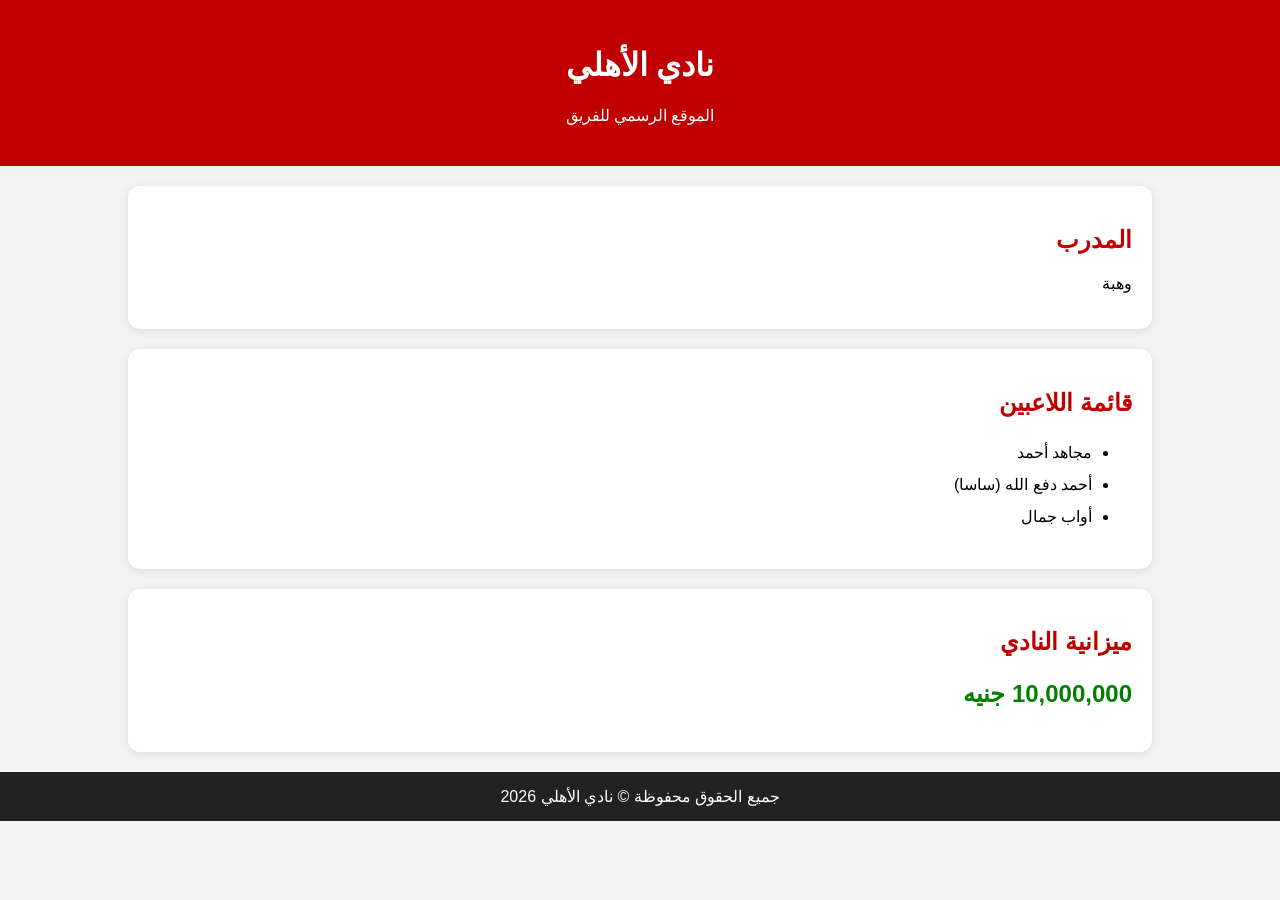
==== index.html @ 3dc933ef "Add files via upload" ====
<!DOCTYPE html>
<html lang="ar" dir="rtl">
<head>
<meta charset="UTF-8">
<meta name="viewport" content="width=device-width, initial-scale=1.0">
<title>نادي الأهلي</title>

<style>
    body{
        font-family: Tahoma, Arial, sans-serif;
        background:#f4f4f4;
        margin:0;
        padding:0;
    }

    header{
        background:#c00000;
        color:white;
        text-align:center;
        padding:25px
    }

    .container{
        width:80%;
        margin:20px auto;
    }

    .card{
        background:white;
        padding:20px;
        margin-bottom:20px;
        border-radius:12px;
        box-shadow:0 2px 10px rgba(0,0,0,0.1);
    }

    h2{
        color:#c00000;
    }

    ul{
        line-height:2;
    }

    .budget{
        font-size:24px;
        font-weight:bold;
        color:green;
    }

    footer{
        text-align:center;
        background:#222;
        color:white;
        padding:15px;
    }
</style>
</head>
<body>

<header>
    <h1>نادي الأهلي</h1>
    <p>الموقع الرسمي للفريق</p>
</header>

<div class="container">

    <div class="card">
        <h2>المدرب</h2>
        <p>وهبة</p>
    </div>

    <div class="card">
        <h2>قائمة اللاعبين</h2>
        <ul>
            <li>مجاهد أحمد</li>
            <li>أحمد دفع الله (ساسا)</li>
            <li>أواب جمال</li>
        </ul>
    </div>

    <div class="card">
        <h2>ميزانية النادي</h2>
        <p class="budget">10,000,000 جنيه</p>
    </div>

</div>

<footer>
    جميع الحقوق محفوظة © نادي الأهلي 2026
</footer>

</body>
</html>
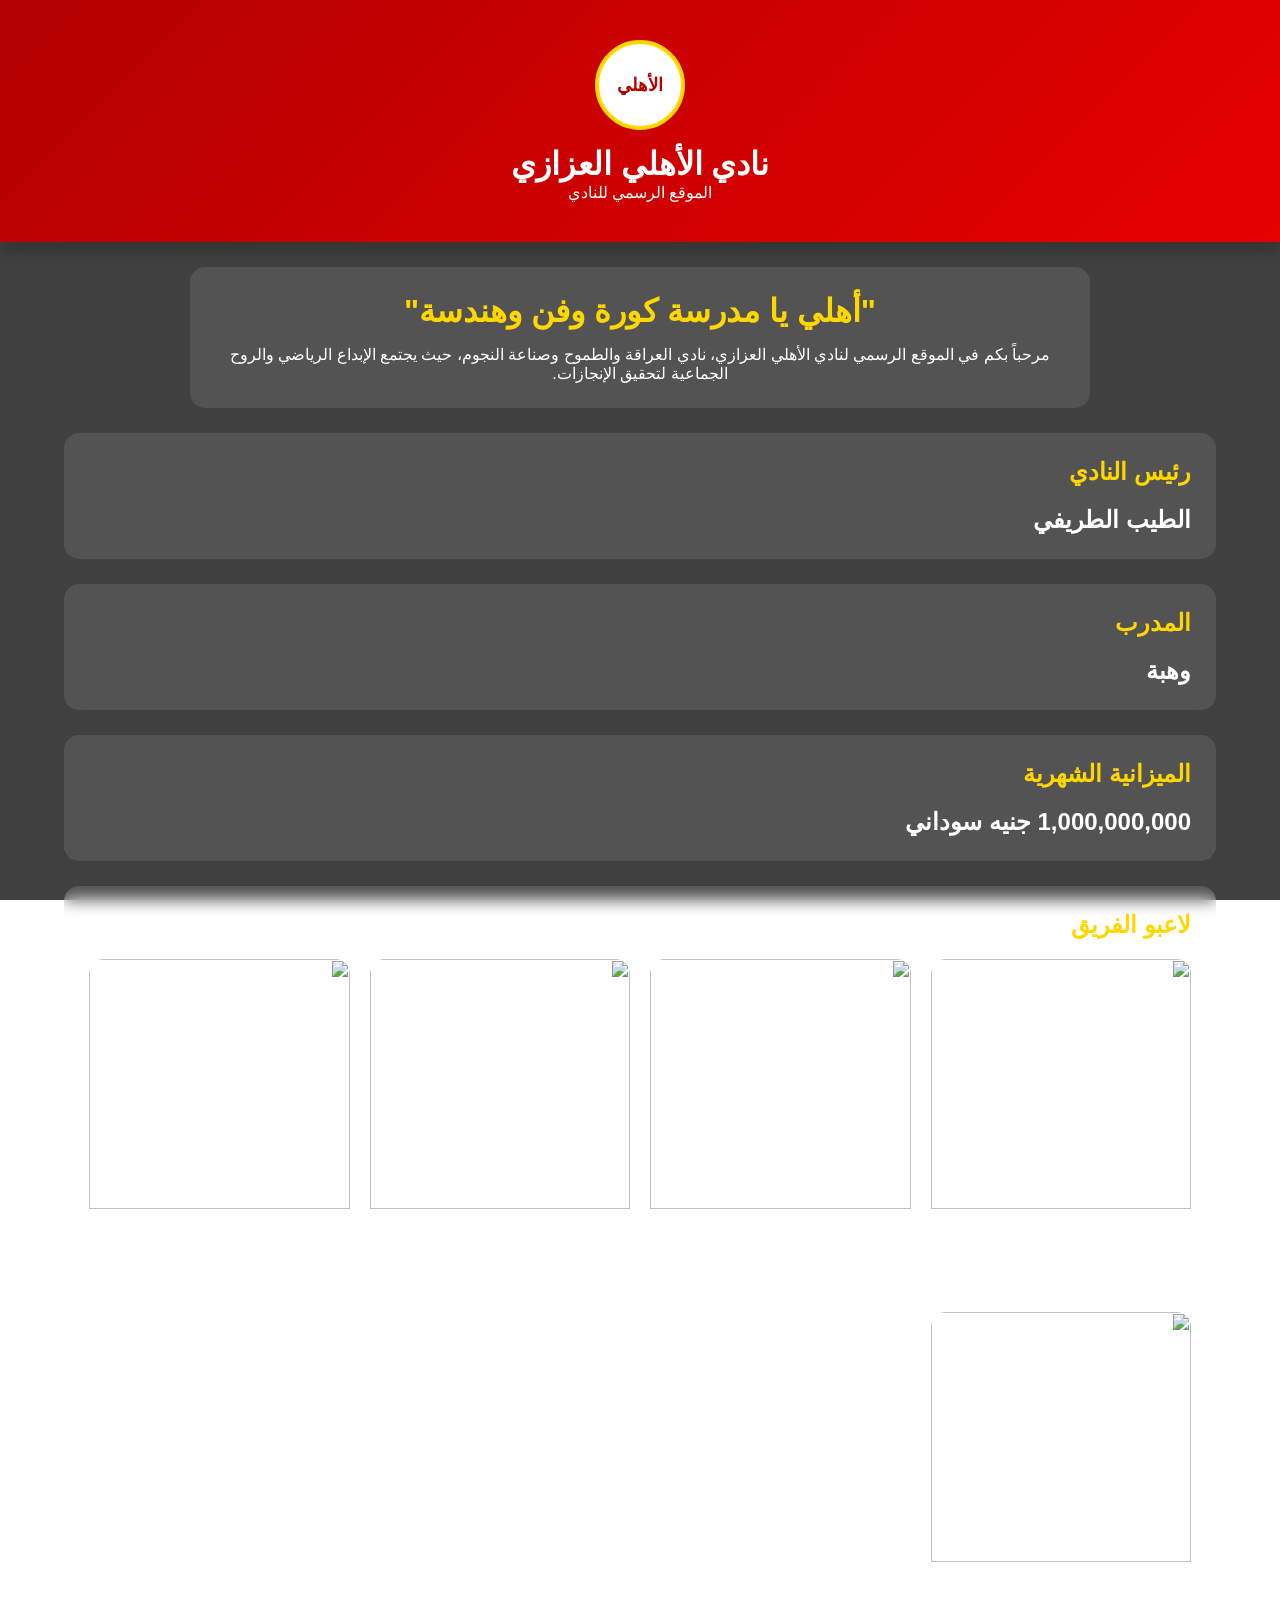
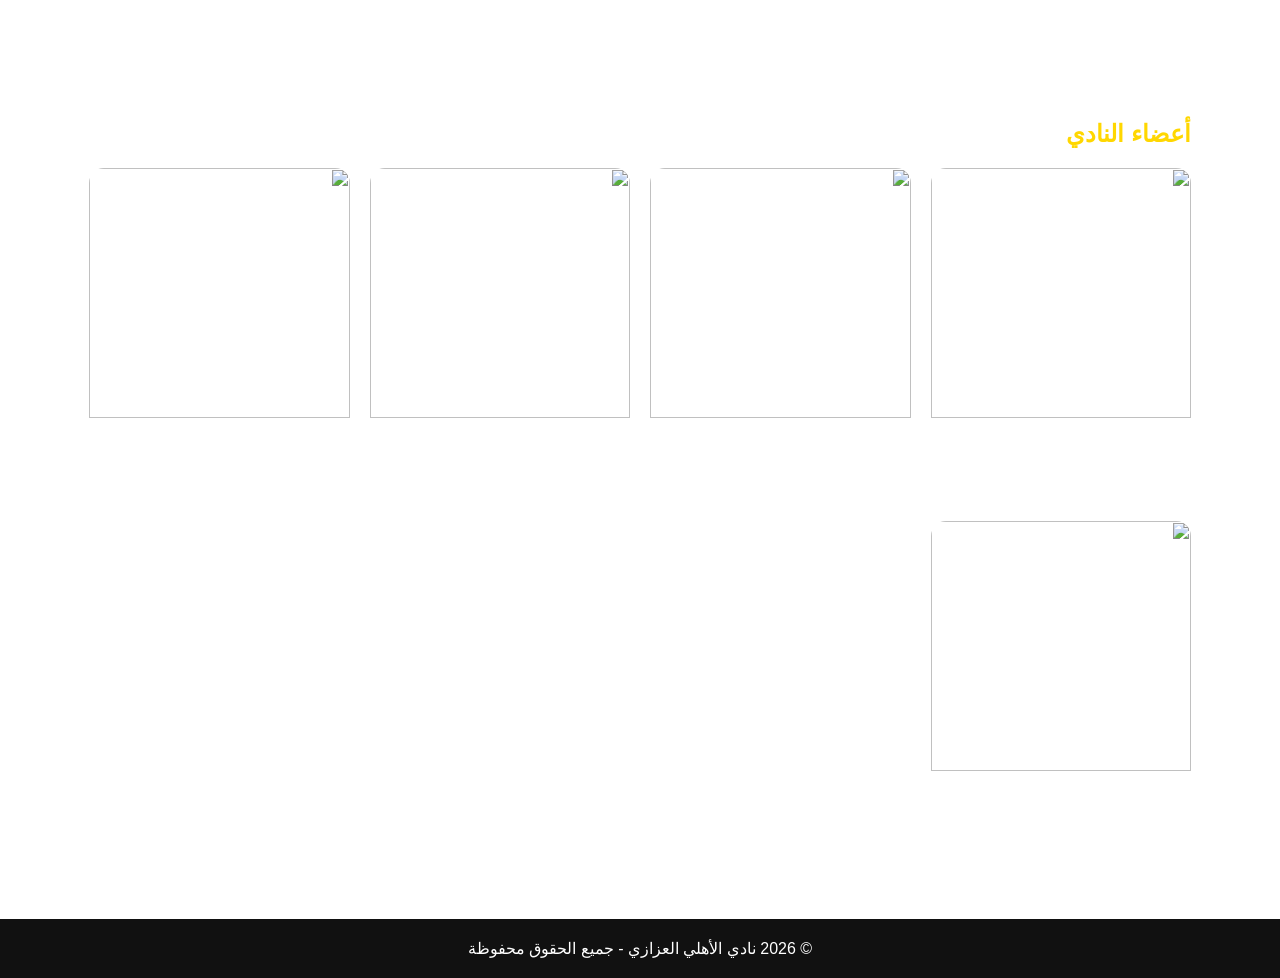
==== commit 4fd82128: "Revamp index.html with new design and content Updated the club name and enhanced the website layout " ====
--- a/index.html
+++ b/index.html
@@ -3,91 +3,270 @@
 <head>
 <meta charset="UTF-8">
 <meta name="viewport" content="width=device-width, initial-scale=1.0">
-<title>نادي الأهلي</title>
+<title>نادي الأهلي العزازي</title>
 
 <style>
-    body{
-        font-family: Tahoma, Arial, sans-serif;
-        background:#f4f4f4;
-        margin:0;
-        padding:0;
-    }
-
-    header{
-        background:#c00000;
-        color:white;
-        text-align:center;
-        padding:25px
-    }
-
-    .container{
-        width:80%;
-        margin:20px auto;
-    }
-
-    .card{
-        background:white;
-        padding:20px;
-        margin-bottom:20px;
-        border-radius:12px;
-        box-shadow:0 2px 10px rgba(0,0,0,0.1);
-    }
-
-    h2{
-        color:#c00000;
-    }
-
-    ul{
-        line-height:2;
-    }
-
-    .budget{
-        font-size:24px;
-        font-weight:bold;
-        color:green;
-    }
-
-    footer{
-        text-align:center;
-        background:#222;
-        color:white;
-        padding:15px;
-    }
+*{
+    margin:0;
+    padding:0;
+    box-sizing:border-box;
+    font-family:Tahoma, Arial, sans-serif;
+}
+
+body{
+    background:
+    linear-gradient(rgba(0,0,0,.75), rgba(0,0,0,.75)),
+    url('https://images.unsplash.com/photo-1517466787929-bc90951d0974');
+    background-size:cover;
+    background-position:center;
+    background-attachment:fixed;
+    color:white;
+}
+
+header{
+    text-align:center;
+    padding:40px 20px;
+    background:linear-gradient(135deg,#b30000,#e60000);
+    box-shadow:0 5px 20px rgba(0,0,0,.3);
+}
+
+.logo{
+    width:90px;
+    height:90px;
+    margin:auto;
+    border-radius:50%;
+    background:white;
+    color:#b30000;
+    display:flex;
+    align-items:center;
+    justify-content:center;
+    font-weight:bold;
+    font-size:18px;
+    margin-bottom:15px;
+    border:4px solid gold;
+}
+
+.welcome{
+    max-width:900px;
+    margin:25px auto;
+    text-align:center;
+    padding:25px;
+    background:rgba(255,255,255,.1);
+    border-radius:15px;
+    backdrop-filter:blur(8px);
+}
+
+.welcome h2{
+    color:gold;
+    margin-bottom:15px;
+    font-size:32px;
+}
+
+.container{
+    width:90%;
+    max-width:1300px;
+    margin:auto;
+}
+
+.section{
+    margin:25px 0;
+    padding:25px;
+    background:rgba(255,255,255,.1);
+    border-radius:15px;
+    backdrop-filter:blur(8px);
+}
+
+.section h2{
+    color:gold;
+    margin-bottom:20px;
+}
+
+.info{
+    font-size:24px;
+    font-weight:bold;
+}
+
+.cards{
+    display:grid;
+    grid-template-columns:repeat(auto-fit,minmax(220px,1fr));
+    gap:20px;
+}
+
+.card{
+    background:rgba(255,255,255,.12);
+    border-radius:15px;
+    overflow:hidden;
+    transition:.3s;
+}
+
+.card:hover{
+    transform:translateY(-8px);
+}
+
+.card img{
+    width:100%;
+    height:250px;
+    object-fit:cover;
+}
+
+.card-content{
+    padding:15px;
+    text-align:center;
+}
+
+.card-content h3{
+    margin-bottom:8px;
+}
+
+footer{
+    margin-top:40px;
+    text-align:center;
+    background:#111;
+    padding:20px;
+}
 </style>
 </head>
+
 <body>
 
 <header>
-    <h1>نادي الأهلي</h1>
-    <p>الموقع الرسمي للفريق</p>
+
+    <div class="logo">
+        الأهلي
+    </div>
+
+    <h1>نادي الأهلي العزازي</h1>
+    <p>الموقع الرسمي للنادي</p>
+
 </header>
 
+<div class="welcome">
+    <h2>"أهلي يا مدرسة كورة وفن وهندسة"</h2>
+    <p>
+        مرحباً بكم في الموقع الرسمي لنادي الأهلي العزازي،
+        نادي العراقة والطموح وصناعة النجوم، حيث يجتمع الإبداع
+        الرياضي والروح الجماعية لتحقيق الإنجازات.
+    </p>
+</div>
+
 <div class="container">
 
-    <div class="card">
+    <div class="section">
+        <h2>رئيس النادي</h2>
+        <div class="info">الطيب الطريفي</div>
+    </div>
+
+    <div class="section">
         <h2>المدرب</h2>
-        <p>وهبة</p>
-    </div>
-
-    <div class="card">
-        <h2>قائمة اللاعبين</h2>
-        <ul>
-            <li>مجاهد أحمد</li>
-            <li>أحمد دفع الله (ساسا)</li>
-            <li>أواب جمال</li>
-        </ul>
-    </div>
-
-    <div class="card">
-        <h2>ميزانية النادي</h2>
-        <p class="budget">10,000,000 جنيه</p>
+        <div class="info">وهبة</div>
+    </div>
+
+    <div class="section">
+        <h2>الميزانية الشهرية</h2>
+        <div class="info">1,000,000,000 جنيه سوداني</div>
+    </div>
+
+    <div class="section">
+        <h2>لاعبو الفريق</h2>
+
+        <div class="cards">
+
+            <div class="card">
+                <img src="images/mujahid.jpg">
+                <div class="card-content">
+                    <h3>مجاهد أحمد</h3>
+                    <p>لاعب الفريق</p>
+                </div>
+            </div>
+
+            <div class="card">
+                <img src="images/sasa.jpg">
+                <div class="card-content">
+                    <h3>أحمد دفع الله (ساسا)</h3>
+                    <p>لاعب الفريق</p>
+                </div>
+            </div>
+
+            <div class="card">
+                <img src="images/awab-jamal.jpg">
+                <div class="card-content">
+                    <h3>أواب جمال</h3>
+                    <p>لاعب الفريق</p>
+                </div>
+            </div>
+
+            <div class="card">
+                <img src="images/awab-sheikh.jpg">
+                <div class="card-content">
+                    <h3>أواب الشيخ</h3>
+                    <p>لاعب الفريق</p>
+                </div>
+            </div>
+
+            <div class="card">
+                <img src="images/badri.jpg">
+                <div class="card-content">
+                    <h3>بدري شمس المعارف</h3>
+                    <p>لاعب الفريق</p>
+                </div>
+            </div>
+
+        </div>
+    </div>
+
+    <div class="section">
+        <h2>أعضاء النادي</h2>
+
+        <div class="cards">
+
+            <div class="card">
+                <img src="images/ahmed-hazina.jpg">
+                <div class="card-content">
+                    <h3>أحمد محمد حزينة</h3>
+                    <p>عضو النادي</p>
+                </div>
+            </div>
+
+            <div class="card">
+                <img src="images/yousif.jpg">
+                <div class="card-content">
+                    <h3>يوسف سلامة</h3>
+                    <p>عضو النادي</p>
+                </div>
+            </div>
+
+            <div class="card">
+                <img src="images/osama.jpg">
+                <div class="card-content">
+                    <h3>أسامة دقاش</h3>
+                    <p>عضو النادي</p>
+                </div>
+            </div>
+
+            <div class="card">
+                <img src="images/hossam.jpg">
+                <div class="card-content">
+                    <h3>حسام البلولة</h3>
+                    <p>عضو النادي</p>
+                </div>
+            </div>
+
+            <div class="card">
+                <img src="images/abdelrahim.jpg">
+                <div class="card-content">
+                    <h3>عبد الرحيم عطا المولى</h3>
+                    <p>عضو النادي</p>
+                </div>
+            </div>
+
+        </div>
     </div>
 
 </div>
 
 <footer>
-    جميع الحقوق محفوظة © نادي الأهلي 2026
+    © 2026 نادي الأهلي العزازي - جميع الحقوق محفوظة
 </footer>
 
 </body>
-</html>+</html>
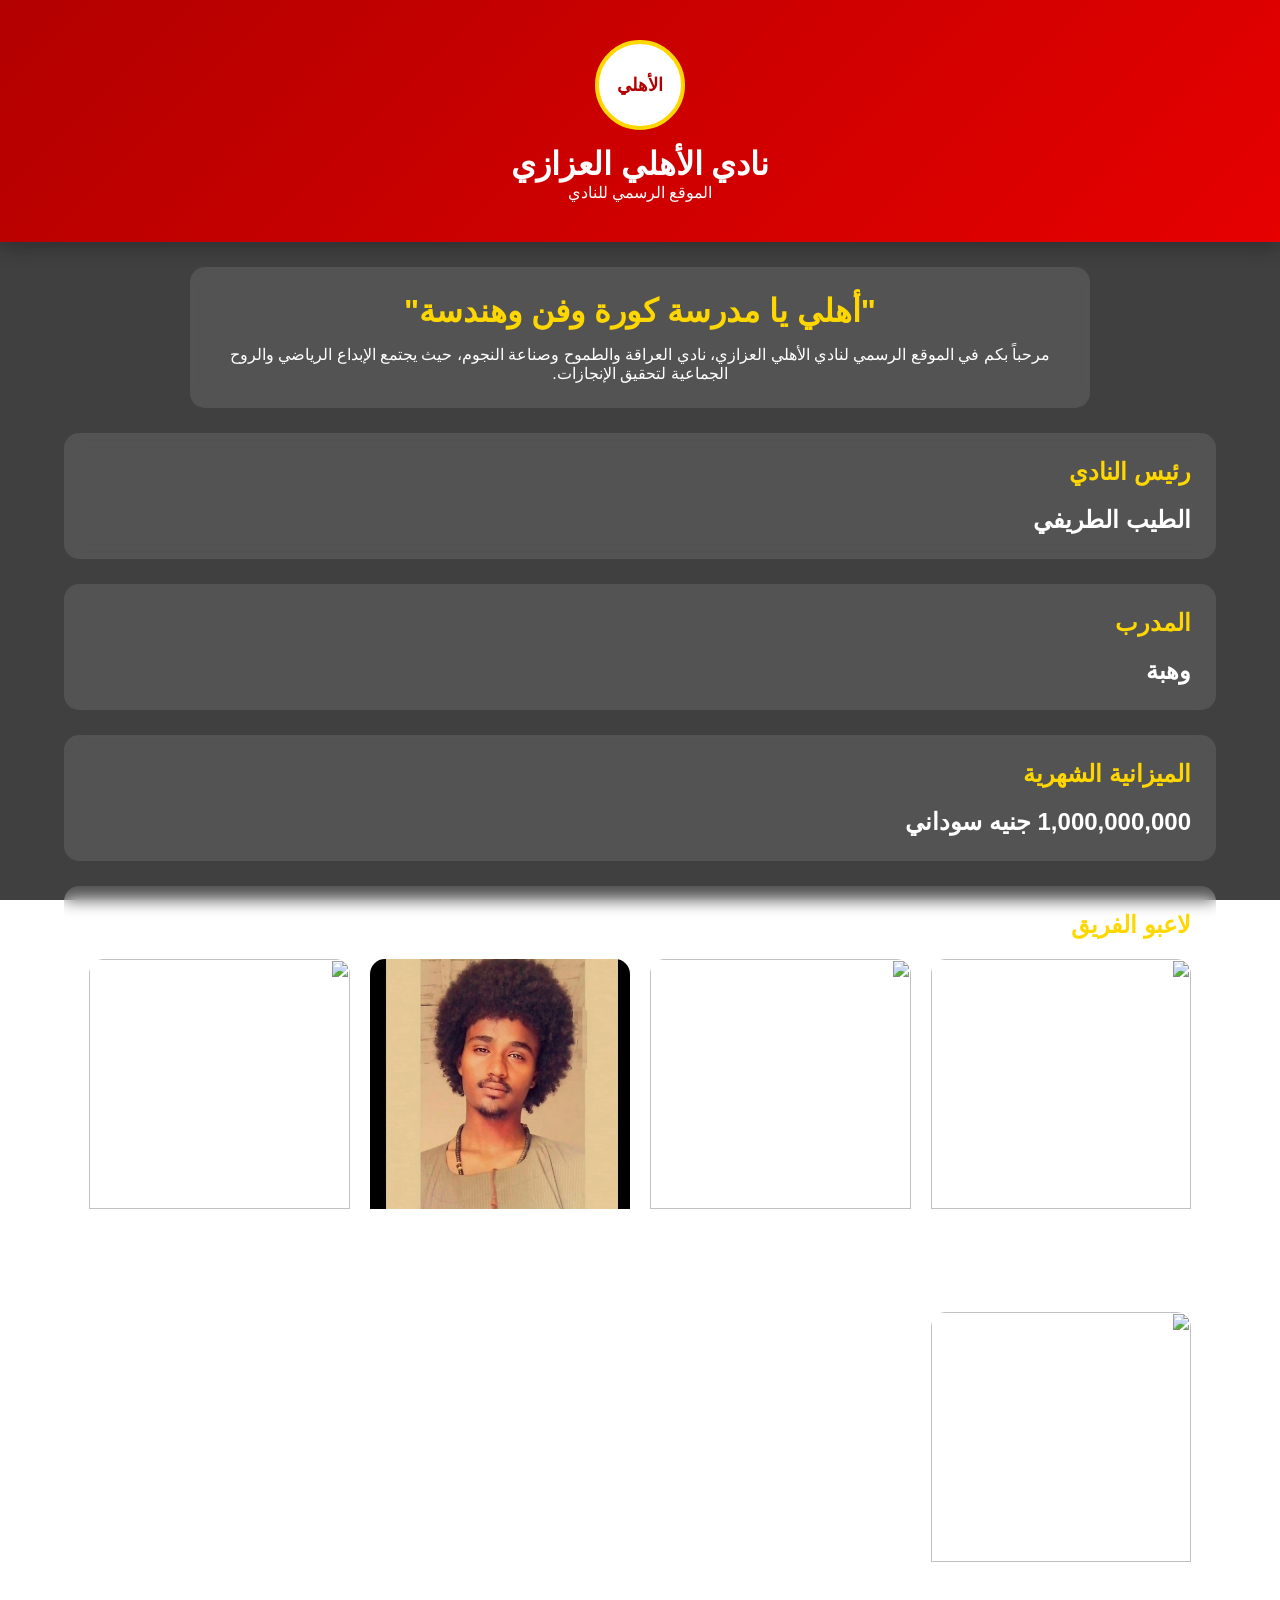
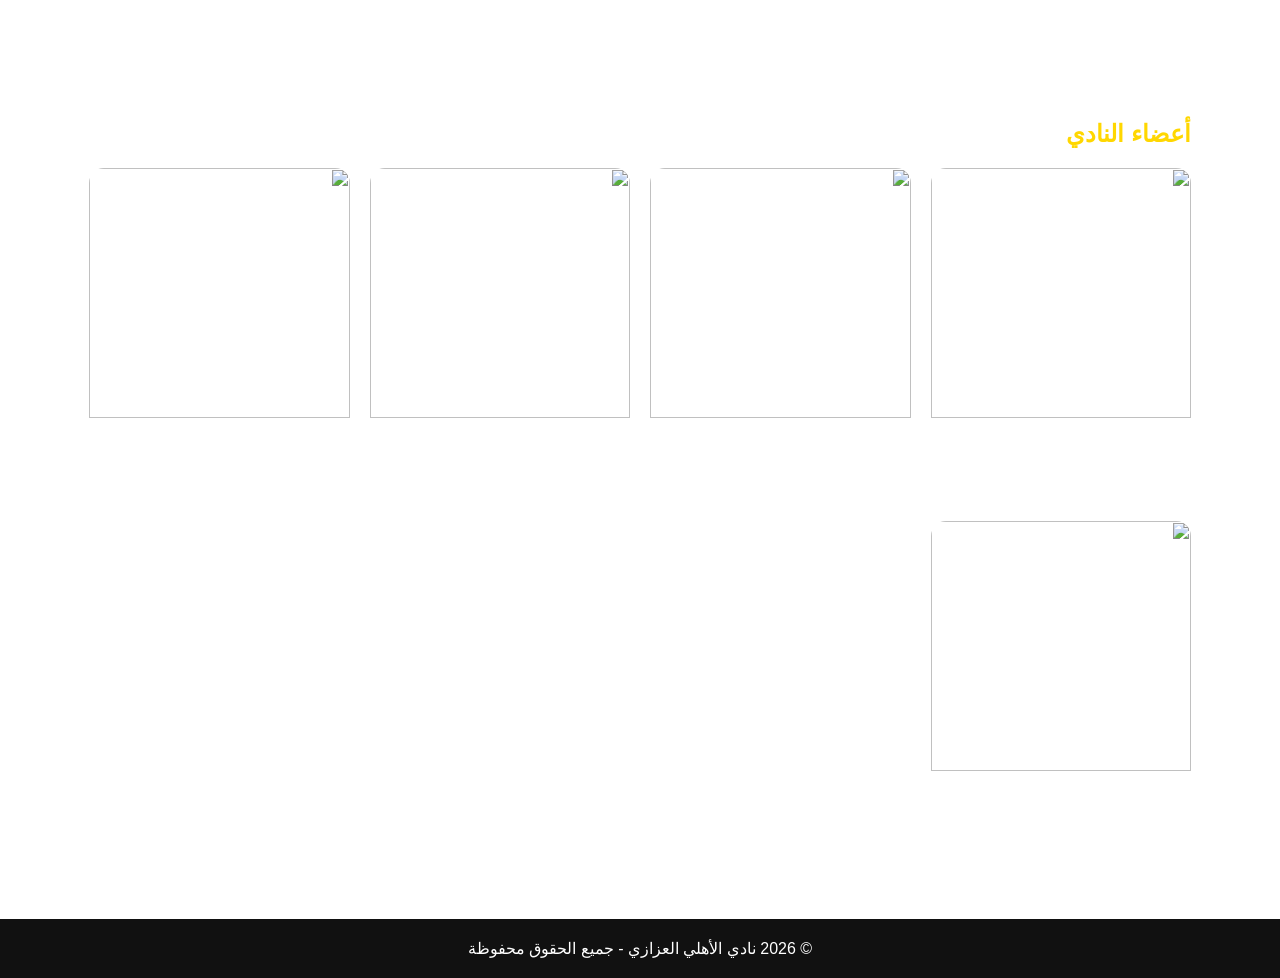
==== commit 14976be5: "Fix HTML encoding issues in index.html" ====
--- a/index.html
+++ b/index.html
@@ -188,7 +188,7 @@
             </div>
 
             <div class="card">
-                <img src="images/awab-jamal.jpg">
+                <img src="wab.jpeg">
                 <div class="card-content">
                     <h3>أواب جمال</h3>
                     <p>لاعب الفريق</p>
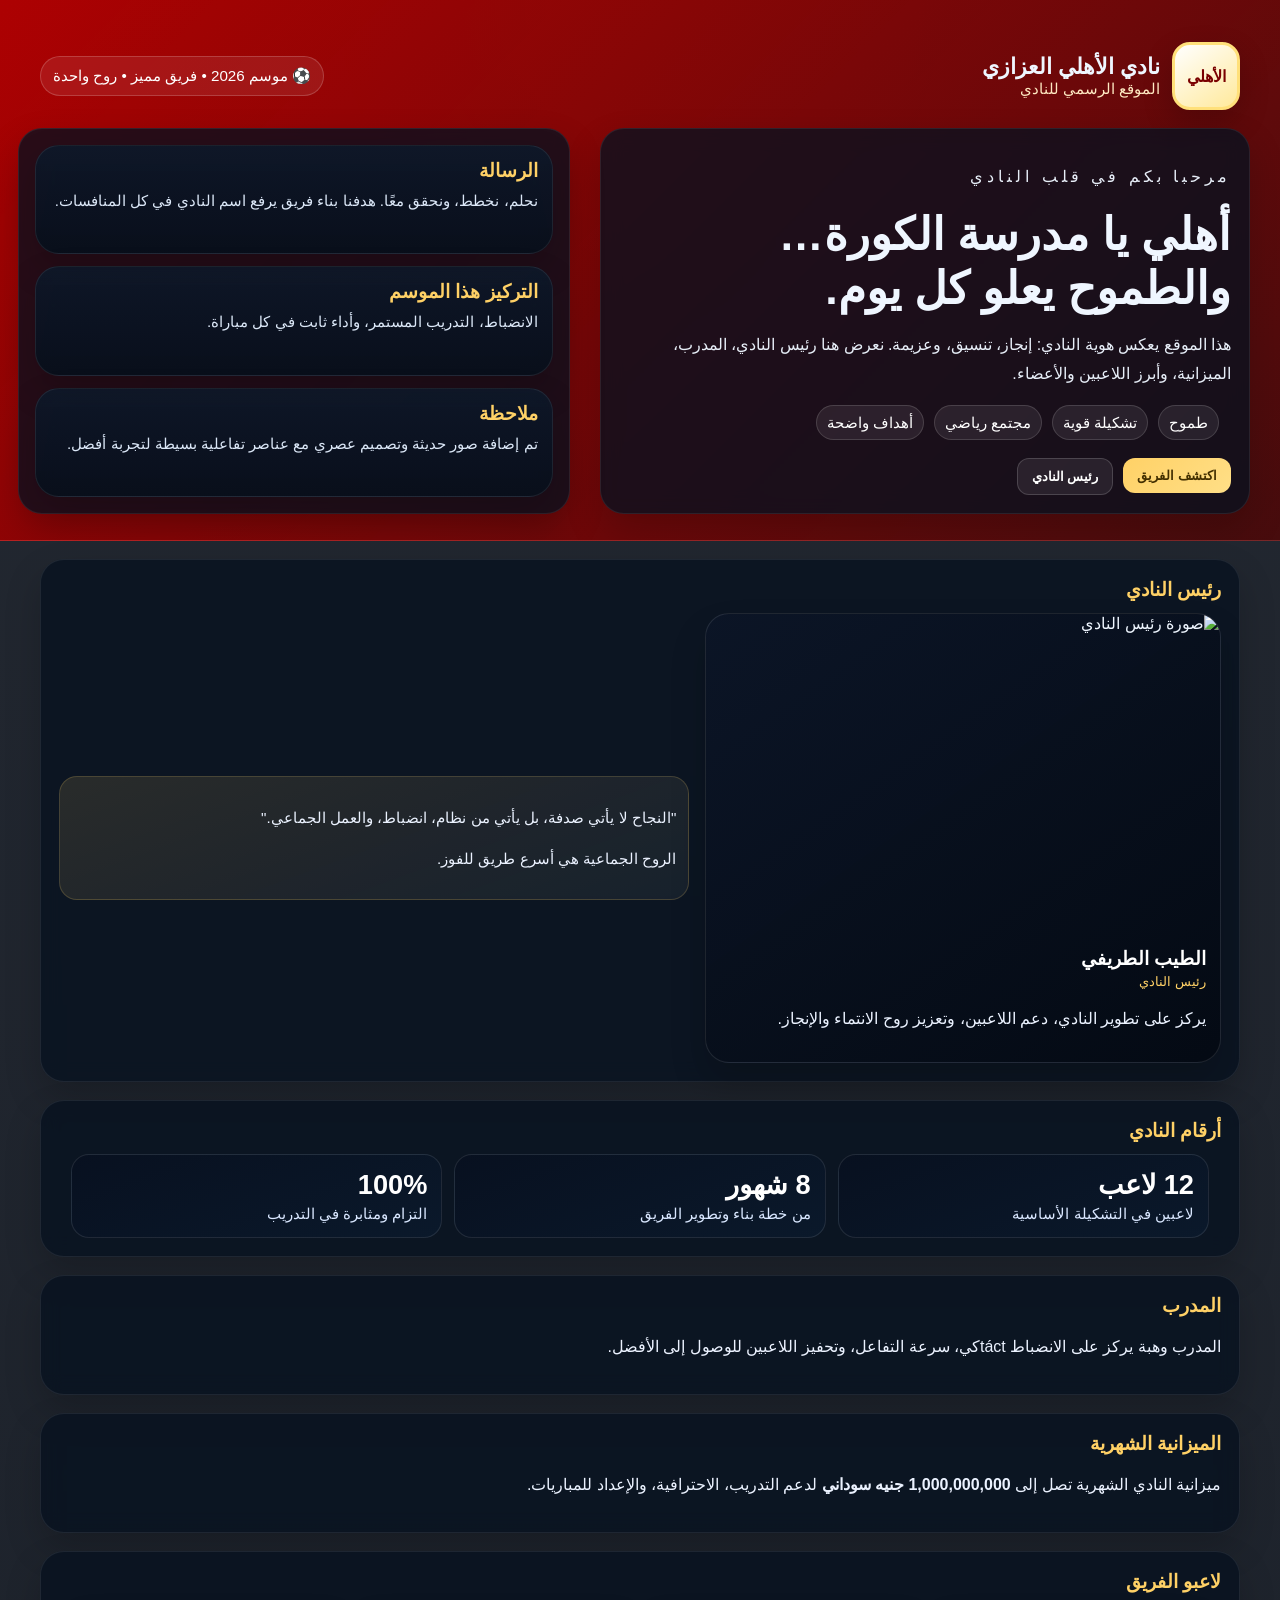
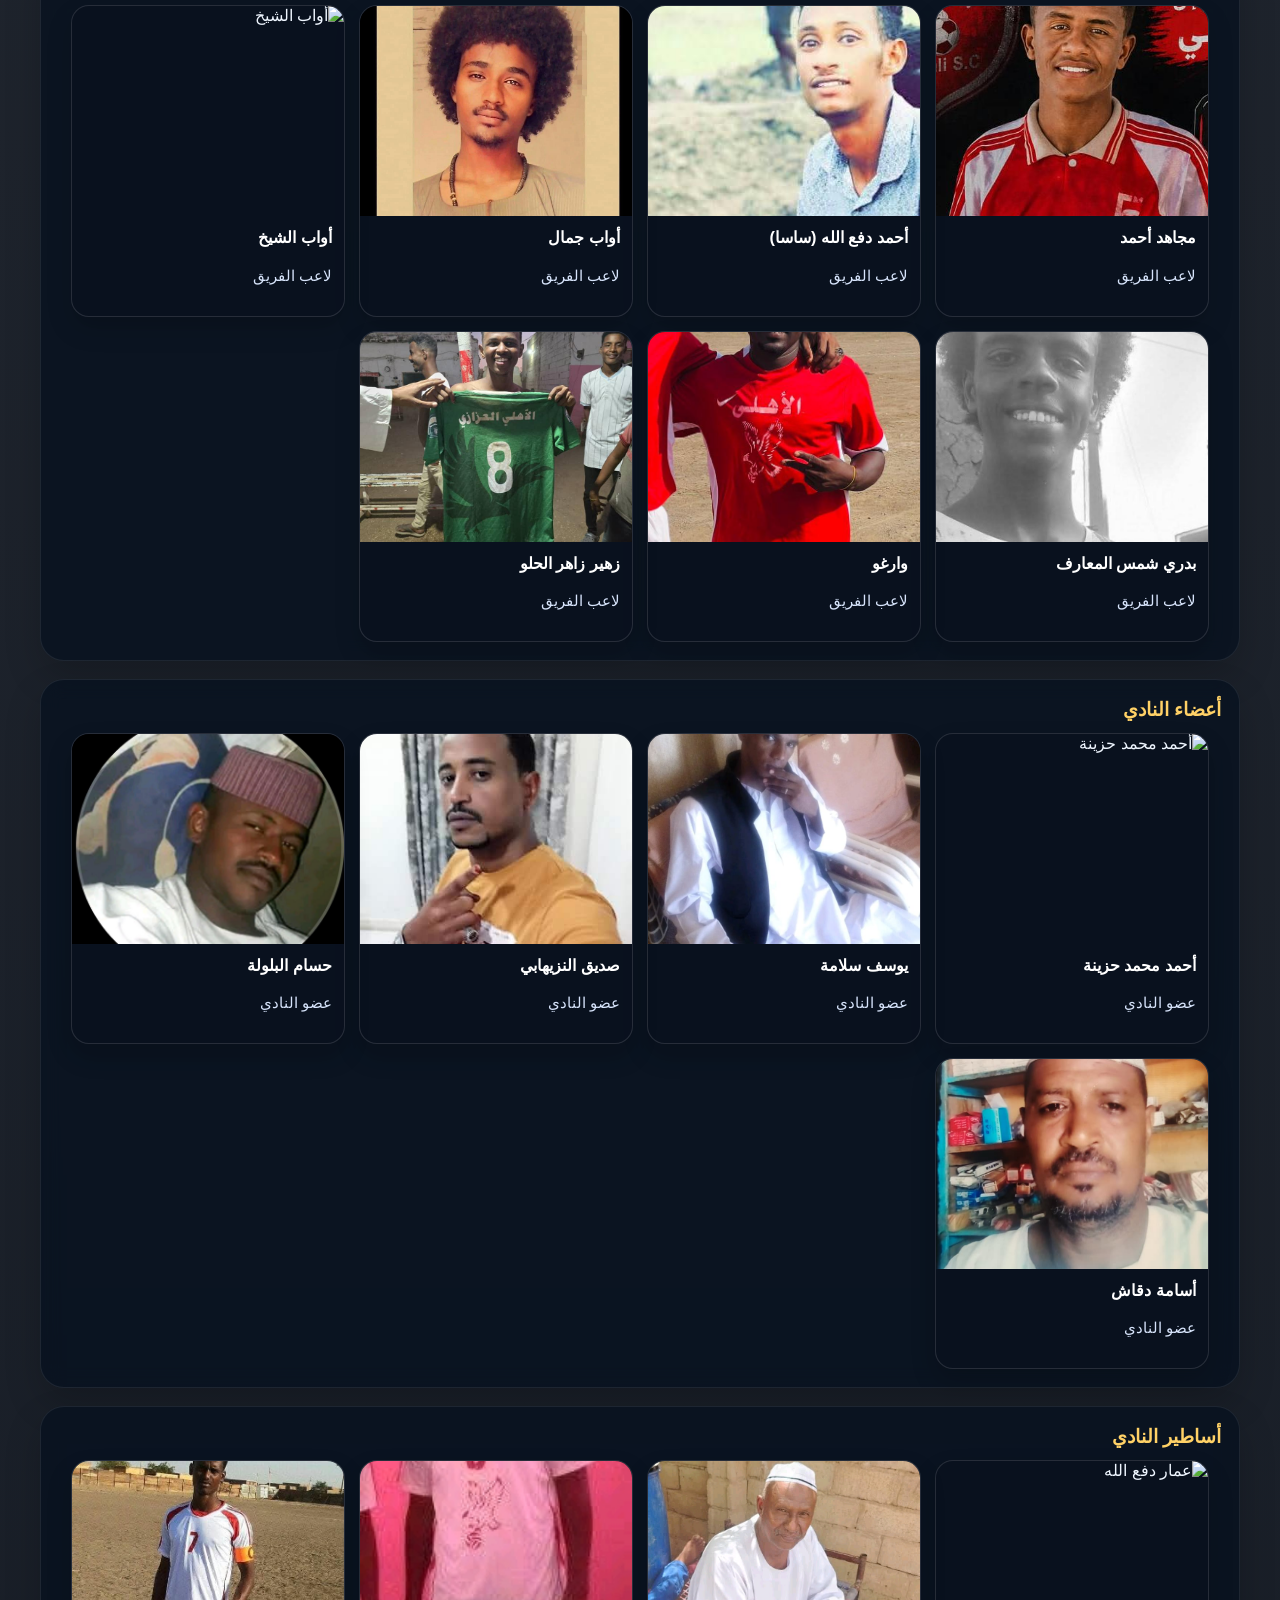
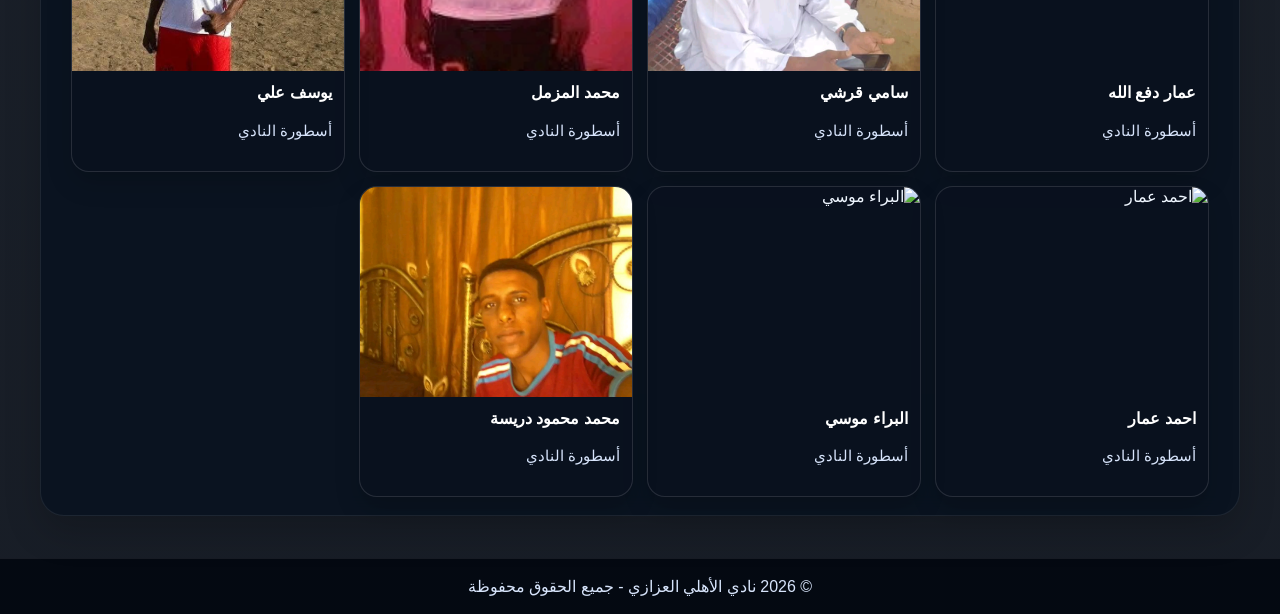
==== commit 2ec0625d: "Refactor index.html for updated layout and styles Updated the HTML structure and styles for the الأه" ====
--- a/index.html
+++ b/index.html
@@ -1,272 +1,154 @@
 <!DOCTYPE html>
 <html lang="ar" dir="rtl">
 <head>
-<meta charset="UTF-8">
-<meta name="viewport" content="width=device-width, initial-scale=1.0">
-<title>نادي الأهلي العزازي</title>
-
-<style>
-*{
-    margin:0;
-    padding:0;
-    box-sizing:border-box;
-    font-family:Tahoma, Arial, sans-serif;
-}
-
-body{
-    background:
-    linear-gradient(rgba(0,0,0,.75), rgba(0,0,0,.75)),
-    url('https://images.unsplash.com/photo-1517466787929-bc90951d0974');
-    background-size:cover;
-    background-position:center;
-    background-attachment:fixed;
-    color:white;
-}
-
-header{
-    text-align:center;
-    padding:40px 20px;
-    background:linear-gradient(135deg,#b30000,#e60000);
-    box-shadow:0 5px 20px rgba(0,0,0,.3);
-}
-
-.logo{
-    width:90px;
-    height:90px;
-    margin:auto;
-    border-radius:50%;
-    background:white;
-    color:#b30000;
-    display:flex;
-    align-items:center;
-    justify-content:center;
-    font-weight:bold;
-    font-size:18px;
-    margin-bottom:15px;
-    border:4px solid gold;
-}
-
-.welcome{
-    max-width:900px;
-    margin:25px auto;
-    text-align:center;
-    padding:25px;
-    background:rgba(255,255,255,.1);
-    border-radius:15px;
-    backdrop-filter:blur(8px);
-}
-
-.welcome h2{
-    color:gold;
-    margin-bottom:15px;
-    font-size:32px;
-}
-
-.container{
-    width:90%;
-    max-width:1300px;
-    margin:auto;
-}
-
-.section{
-    margin:25px 0;
-    padding:25px;
-    background:rgba(255,255,255,.1);
-    border-radius:15px;
-    backdrop-filter:blur(8px);
-}
-
-.section h2{
-    color:gold;
-    margin-bottom:20px;
-}
-
-.info{
-    font-size:24px;
-    font-weight:bold;
-}
-
-.cards{
-    display:grid;
-    grid-template-columns:repeat(auto-fit,minmax(220px,1fr));
-    gap:20px;
-}
-
-.card{
-    background:rgba(255,255,255,.12);
-    border-radius:15px;
-    overflow:hidden;
-    transition:.3s;
-}
-
-.card:hover{
-    transform:translateY(-8px);
-}
-
-.card img{
-    width:100%;
-    height:250px;
-    object-fit:cover;
-}
-
-.card-content{
-    padding:15px;
-    text-align:center;
-}
-
-.card-content h3{
-    margin-bottom:8px;
-}
-
-footer{
-    margin-top:40px;
-    text-align:center;
-    background:#111;
-    padding:20px;
-}
-</style>
+  <meta charset="UTF-8" />
+  <meta name="viewport" content="width=device-width, initial-scale=1.0" />
+  <title>نادي الأهلي العزازي</title>
+  <link rel="stylesheet" href="styles.css" />
 </head>
-
 <body>
-
-<header>
-
-    <div class="logo">
-        الأهلي
+  <header>
+    <div class="topbar">
+      <div class="brand">
+        <div class="logo">الأهلي</div>
+        <div>
+          <h1>نادي الأهلي العزازي</h1>
+          <p>الموقع الرسمي للنادي</p>
+        </div>
+      </div>
+      <div class="badge">⚽ موسم 2026 • فريق مميز • روح واحدة</div>
     </div>
 
-    <h1>نادي الأهلي العزازي</h1>
-    <p>الموقع الرسمي للنادي</p>
+    <div class="hero">
+      <section class="hero-card hero-copy">
+        <p class="eyebrow">مرحبا بكم في قلب النادي</p>
+        <h2>أهلي يا مدرسة الكورة… والطموح يعلو كل يوم.</h2>
+        <p>
+          هذا الموقع يعكس هوية النادي: إنجاز، تنسيق، وعزيمة. نعرض هنا رئيس النادي، المدرب، الميزانية، وأبرز اللاعبين والأعضاء.
+        </p>
+        <div class="chip-row">
+          <span class="chip">طموح</span>
+          <span class="chip">تشكيلة قوية</span>
+          <span class="chip">مجتمع رياضي</span>
+          <span class="chip">أهداف واضحة</span>
+        </div>
+        <div class="cta-row">
+          <div class="dropdown">
+            <button id="discoverBtn" class="primary-btn" type="button" aria-expanded="false" aria-controls="discoverMenu">اكتشف الفريق</button>
+            <div id="discoverMenu" class="dropdown-menu">
+              <a href="about-team.html">About the team</a>
+              <a href="about-therapy.html">About the therapy</a>
+              <a href="contact.html">Contact</a>
+            </div>
+          </div>
+          <button class="ghost-btn" type="button" onclick="document.getElementById('president').scrollIntoView({behavior:'smooth'});">رئيس النادي</button>
+        </div>
+      </section>
 
-</header>
+      <aside class="hero-card highlight-panel">
+        <article class="mini-card">
+          <h3>الرسالة</h3>
+          <p>نحلم، نخطط، ونحقق معًا. هدفنا بناء فريق يرفع اسم النادي في كل المنافسات.</p>
+        </article>
+        <article class="mini-card">
+          <h3>التركيز هذا الموسم</h3>
+          <p>الانضباط، التدريب المستمر، وأداء ثابت في كل مباراة.</p>
+        </article>
+        <article class="mini-card">
+          <h3>ملاحظة</h3>
+          <p>تم إضافة صور حديثة وتصميم عصري مع عناصر تفاعلية بسيطة لتجربة أفضل.</p>
+        </article>
+      </aside>
+    </div>
+  </header>
 
-<div class="welcome">
-    <h2>"أهلي يا مدرسة كورة وفن وهندسة"</h2>
-    <p>
-        مرحباً بكم في الموقع الرسمي لنادي الأهلي العزازي،
-        نادي العراقة والطموح وصناعة النجوم، حيث يجتمع الإبداع
-        الرياضي والروح الجماعية لتحقيق الإنجازات.
-    </p>
-</div>
+  <main class="container">
+    <section class="section" id="president">
+      <h2>رئيس النادي</h2>
+      <div class="president-grid">
+        <article class="president-card">
+          <img src="altiyb altrifi.jpeg" alt="صورة رئيس النادي" />
+          <div class="president-caption">
+            <h3>الطيب الطريفي</h3>
+            <small>رئيس النادي</small>
+            <p>يركز على تطوير النادي، دعم اللاعبين، وتعزيز روح الانتماء والإنجاز.</p>
+          </div>
+        </article>
+        <article class="quote-box">
+          <p class="muted">"النجاح لا يأتي صدفة، بل يأتي من نظام، انضباط، والعمل الجماعي."</p>
+          <p id="quote-text" class="muted">الروح الجماعية هي أسرع طريق للفوز.</p>
+        </article>
+      </div>
+    </section>
 
-<div class="container">
+    <section class="section">
+      <h2>أرقام النادي</h2>
+      <div class="stats-grid">
+        <article class="stat-card">
+          <span class="value" data-target="12" data-suffix=" لاعب">0 لاعب</span>
+          <span>لاعبين في التشكيلة الأساسية</span>
+        </article>
+        <article class="stat-card">
+          <span class="value" data-target="8" data-suffix=" شهور">0 شهور</span>
+          <span>من خطة بناء وتطوير الفريق</span>
+        </article>
+        <article class="stat-card">
+          <span class="value" data-target="100" data-suffix="%">0%</span>
+          <span>التزام ومثابرة في التدريب</span>
+        </article>
+      </div>
+    </section>
 
-    <div class="section">
-        <h2>رئيس النادي</h2>
-        <div class="info">الطيب الطريفي</div>
-    </div>
+    <section class="section">
+      <h2>المدرب</h2>
+      <p>المدرب وهبة يركز على الانضباط táctكي، سرعة التفاعل، وتحفيز اللاعبين للوصول إلى الأفضل.</p>
+    </section>
 
-    <div class="section">
-        <h2>المدرب</h2>
-        <div class="info">وهبة</div>
-    </div>
+    <section class="section">
+      <h2>الميزانية الشهرية</h2>
+      <p>ميزانية النادي الشهرية تصل إلى <strong>1,000,000,000 جنيه سوداني</strong> لدعم التدريب، الاحترافية، والإعداد للمباريات.</p>
+    </section>
 
-    <div class="section">
-        <h2>الميزانية الشهرية</h2>
-        <div class="info">1,000,000,000 جنيه سوداني</div>
-    </div>
+    <section class="section">
+      <h2>لاعبو الفريق</h2>
+      <div class="cards">
+        <article class="card"><img src="mogahid.jpeg" alt="مجاهد أحمد" /><div class="card-content"><h3>مجاهد أحمد</h3><p>لاعب الفريق</p></div></article>
+        <article class="card"><img src="ahmed dafala.jpeg" alt="أحمد دفع الله" /><div class="card-content"><h3>أحمد دفع الله (ساسا)</h3><p>لاعب الفريق</p></div></article>
+        <article class="card"><img src="wab.jpeg" alt="أواب جمال" /><div class="card-content"><h3>أواب جمال</h3><p>لاعب الفريق</p></div></article>
+        <article class="card"><img src="awab alshik.jpeg" alt="أواب الشيخ" /><div class="card-content"><h3>أواب الشيخ</h3><p>لاعب الفريق</p></div></article>
+        <article class="card"><img src="badri.jpeg" alt="بدري شمس المعارف" /><div class="card-content"><h3>بدري شمس المعارف</h3><p>لاعب الفريق</p></div></article>
+        <article class="card"><img src="wargo.jpeg" alt="وارغو" /><div class="card-content"><h3>وارغو</h3><p>لاعب الفريق</p></div></article>
+        <article class="card"><img src="zuhir zahir .jpeg" alt="زهير زاهر الحلو" /><div class="card-content"><h3>زهير زاهر الحلو</h3><p>لاعب الفريق</p></div></article>
+      </div>
+    </section>
 
-    <div class="section">
-        <h2>لاعبو الفريق</h2>
+    <section class="section">
+      <h2>أعضاء النادي</h2>
+      <div class="cards">
+        <article class="card"><img src="ahmed mohammed.jpeg" alt="أحمد محمد حزينة" /><div class="card-content"><h3>أحمد محمد حزينة</h3><p>عضو النادي</p></div></article>
+        <article class="card"><img src="yousif salama.jpeg" alt="يوسف سلامة" /><div class="card-content"><h3>يوسف سلامة</h3><p>عضو النادي</p></div></article>
+        <article class="card"><img src="sideg.jpeg" alt="صديق النزيهابي" /><div class="card-content"><h3>صديق النزيهابي</h3><p>عضو النادي</p></div></article> 
+        <article class="card"><img src="husam alblola.jpeg" alt="حسام البلولة" /><div class="card-content"><h3>حسام البلولة</h3><p>عضو النادي</p></div></article>
+        <article class="card"><img src="osama dagash.jpeg" alt="أسامة دقاش" /><div class="card-content"><h3>أسامة دقاش</h3><p>عضو النادي</p></div></article>
+      </div>
+    </section>
 
-        <div class="cards">
+    <section class="section">
+      <h2>أساطير النادي</h2>
+      <div class="cards">
+        <article class="card"><img src="amarr dafala.jpeg" alt="عمار دفع الله" /><div class="card-content"><h3>عمار دفع الله</h3><p>أسطورة النادي</p></div></article>
+        <article class="card"><img src="samiiii gorshi.jpeg" alt="سامي قرشي" /><div class="card-content"><h3>سامي قرشي</h3><p>أسطورة النادي</p></div></article>
+        <article class="card"><img src="mohammed almuzail.jpeg" alt="محمد المزمل" /><div class="card-content"><h3>محمد المزمل</h3><p>أسطورة النادي</p></div></article>
+        <article class="card"><img src="yousif ali.jpeg" alt="يوسف علي" /><div class="card-content"><h3>يوسف علي</h3><p>أسطورة النادي</p></div></article>
+        <article class="card"><img src="ahmed amar.jpeg" alt="احمد عمار" /><div class="card-content"><h3>احمد عمار</h3><p>أسطورة النادي</p></div></article>
+        <article class="card"><img src="albra musa.jpeg" alt="البراء موسي" /><div class="card-content"><h3>البراء موسي</h3><p>أسطورة النادي</p></div></article>
+        <article class="card"><img src="mohammed mahmoud.jpeg" alt="محمد محمود دريسة" /><div class="card-content"><h3>محمد محمود دريسة</h3><p>أسطورة النادي</p></div></article>
+      </div>
+    </section>
+  </main>
 
-            <div class="card">
-                <img src="images/mujahid.jpg">
-                <div class="card-content">
-                    <h3>مجاهد أحمد</h3>
-                    <p>لاعب الفريق</p>
-                </div>
-            </div>
+  <footer>© <span id="year"></span> نادي الأهلي العزازي - جميع الحقوق محفوظة</footer>
 
-            <div class="card">
-                <img src="images/sasa.jpg">
-                <div class="card-content">
-                    <h3>أحمد دفع الله (ساسا)</h3>
-                    <p>لاعب الفريق</p>
-                </div>
-            </div>
-
-            <div class="card">
-                <img src="wab.jpeg">
-                <div class="card-content">
-                    <h3>أواب جمال</h3>
-                    <p>لاعب الفريق</p>
-                </div>
-            </div>
-
-            <div class="card">
-                <img src="images/awab-sheikh.jpg">
-                <div class="card-content">
-                    <h3>أواب الشيخ</h3>
-                    <p>لاعب الفريق</p>
-                </div>
-            </div>
-
-            <div class="card">
-                <img src="images/badri.jpg">
-                <div class="card-content">
-                    <h3>بدري شمس المعارف</h3>
-                    <p>لاعب الفريق</p>
-                </div>
-            </div>
-
-        </div>
-    </div>
-
-    <div class="section">
-        <h2>أعضاء النادي</h2>
-
-        <div class="cards">
-
-            <div class="card">
-                <img src="images/ahmed-hazina.jpg">
-                <div class="card-content">
-                    <h3>أحمد محمد حزينة</h3>
-                    <p>عضو النادي</p>
-                </div>
-            </div>
-
-            <div class="card">
-                <img src="images/yousif.jpg">
-                <div class="card-content">
-                    <h3>يوسف سلامة</h3>
-                    <p>عضو النادي</p>
-                </div>
-            </div>
-
-            <div class="card">
-                <img src="images/osama.jpg">
-                <div class="card-content">
-                    <h3>أسامة دقاش</h3>
-                    <p>عضو النادي</p>
-                </div>
-            </div>
-
-            <div class="card">
-                <img src="images/hossam.jpg">
-                <div class="card-content">
-                    <h3>حسام البلولة</h3>
-                    <p>عضو النادي</p>
-                </div>
-            </div>
-
-            <div class="card">
-                <img src="images/abdelrahim.jpg">
-                <div class="card-content">
-                    <h3>عبد الرحيم عطا المولى</h3>
-                    <p>عضو النادي</p>
-                </div>
-            </div>
-
-        </div>
-    </div>
-
-</div>
-
-<footer>
-    © 2026 نادي الأهلي العزازي - جميع الحقوق محفوظة
-</footer>
-
+  <script src="script.js"></script>
 </body>
 </html>
--- a/styles.css
+++ b/styles.css
@@ -0,0 +1,348 @@
+:root {
+  --bg: #07111f;
+  --panel: rgba(7, 17, 31, 0.78);
+  --panel-soft: rgba(13, 26, 45, 0.9);
+  --line: rgba(255, 255, 255, 0.08);
+  --gold: #ffd166;
+  --green: #4ade80;
+  --red: #ff4d67;
+  --text: #eff6ff;
+}
+
+* { box-sizing: border-box; }
+
+html { scroll-behavior: smooth; }
+
+body {
+  margin: 0;
+  font-family: Tahoma, Arial, sans-serif;
+  color: var(--text);
+  background:
+    linear-gradient(180deg, rgba(4, 10, 20, 0.88), rgba(4, 10, 20, 0.92)),
+    url('https://images.unsplash.com/photo-1517466787929-bc90951d0974?auto=format&fit=crop&w=1600&q=80') center/cover fixed no-repeat;
+}
+
+body::before {
+  content: "";
+  position: fixed;
+  inset: 0;
+  background: radial-gradient(circle at top, rgba(255, 212, 90, 0.08), transparent 28%);
+  pointer-events: none;
+}
+
+img { display: block; width: 100%; }
+
+header {
+  position: relative;
+  overflow: hidden;
+  padding: 42px 18px 26px;
+  background: linear-gradient(135deg, rgba(179, 0, 0, 0.96), rgba(76, 9, 9, 0.88));
+  border-bottom: 1px solid rgba(255, 255, 255, 0.12);
+}
+
+header::after {
+  content: "";
+  position: absolute;
+  inset: 0;
+  background: linear-gradient(120deg, transparent 15%, rgba(255,255,255,0.08) 50%, transparent 85%);
+  transform: translateX(-100%);
+  animation: shine 7s linear infinite;
+}
+
+@keyframes shine {
+  to { transform: translateX(100%); }
+}
+
+.topbar, .container, .hero-copy, .chip-row, .stats-grid, .cards {
+  width: min(1200px, calc(100% - 24px));
+  margin-inline: auto;
+}
+
+.topbar {
+  display: flex;
+  align-items: center;
+  justify-content: space-between;
+  gap: 14px;
+  margin-bottom: 18px;
+}
+
+.brand {
+  display: flex;
+  align-items: center;
+  gap: 12px;
+}
+
+.logo {
+  width: 68px;
+  height: 68px;
+  border-radius: 18px;
+  display: grid;
+  place-items: center;
+  font-weight: 800;
+  color: #7a0000;
+  background: linear-gradient(145deg, #fff, #ffe99b);
+  border: 3px solid #ffe07a;
+  box-shadow: 0 12px 30px rgba(0, 0, 0, 0.18);
+}
+
+.brand h1, .brand p { margin: 0; }
+
+.brand h1 { font-size: 1.35rem; }
+
+.brand p { color: #ffe9c2; font-size: 0.95rem; }
+
+.badge {
+  display: inline-flex;
+  align-items: center;
+  gap: 8px;
+  padding: 10px 12px;
+  border: 1px solid rgba(255,255,255,0.18);
+  border-radius: 999px;
+  background: rgba(255,255,255,0.08);
+  color: #fff;
+  font-size: 0.95rem;
+}
+
+.hero {
+  display: grid;
+  grid-template-columns: 1.1fr 0.9fr;
+  gap: 18px;
+  align-items: stretch;
+}
+
+.hero-card, .section, .mini-card {
+  background: var(--panel);
+  border: 1px solid var(--line);
+  border-radius: 24px;
+  box-shadow: 0 16px 36px rgba(0, 0, 0, 0.18);
+  -webkit-backdrop-filter: blur(10px);
+  backdrop-filter: blur(10px);
+}
+
+.hero-card { padding: 18px; }
+
+.eyebrow { color: var(--gold); text-transform: uppercase; letter-spacing: 4px; font-size: .82rem; }
+
+.hero-copy h2 {
+  font-size: clamp(1.8rem, 6vw, 2.8rem);
+  margin: 8px 0 10px;
+  line-height: 1.2;
+}
+
+.hero-copy p { color: #e7eef8; line-height: 1.8; font-size: 1rem; }
+
+.chip-row { display: flex; flex-wrap: wrap; gap: 10px; margin-top: 14px; }
+
+.chip {
+  border-radius: 999px;
+  padding: 8px 10px;
+  background: rgba(255,255,255,0.08);
+  border: 1px solid rgba(255,255,255,0.14);
+  color: #fff;
+  font-size: 0.92rem;
+}
+
+.cta-row { display: flex; flex-wrap: wrap; gap: 10px; margin-top: 18px; }
+
+button, .ghost-btn {
+  border: 0;
+  border-radius: 12px;
+  padding: 10px 14px;
+  cursor: pointer;
+  font-weight: 700;
+  transition: transform 0.18s ease, opacity 0.18s ease;
+}
+
+button:hover, .ghost-btn:hover { transform: translateY(-2px); }
+
+.primary-btn {
+  background: linear-gradient(135deg, var(--gold), #ffdf87);
+  color: #432f00;
+}
+
+.ghost-btn {
+  background: rgba(255,255,255,0.08);
+  color: #fff;
+  border: 1px solid rgba(255,255,255,0.16);
+}
+
+.highlight-panel {
+  padding: 16px;
+  display: grid;
+  gap: 12px;
+}
+
+.highlight-panel .mini-card {
+  padding: 14px;
+  background: linear-gradient(180deg, rgba(15, 24, 41, 0.92), rgba(9, 15, 27, 0.98));
+}
+
+.highlight-panel h3 { color: var(--gold); margin: 0 0 6px; }
+
+.highlight-panel p { color: #dbe7f7; line-height: 1.65; margin: 0; font-size: .95rem; }
+
+.container { padding: 18px 0 42px; display: grid; gap: 18px; }
+
+.section { padding: 18px; }
+
+.section h2 { margin: 0 0 12px; color: var(--gold); font-size: 1.2rem; }
+
+.section p { color: #ebf2ff; line-height: 1.7; }
+
+.president-grid {
+  display: grid;
+  grid-template-columns: 0.9fr 1.1fr;
+  gap: 16px;
+  align-items: center;
+}
+
+.president-card {
+  border-radius: 24px;
+  overflow: hidden;
+  border: 1px solid rgba(255,255,255,0.1);
+  background: linear-gradient(145deg, rgba(12, 22, 39, 0.95), rgba(4, 10, 20, 0.98));
+  box-shadow: 0 20px 35px rgba(0, 0, 0, 0.18);
+}
+
+.president-card img {
+  width: 100%;
+  height: 320px;
+  object-fit: cover;
+}
+
+.president-caption { padding: 14px; }
+
+.president-caption h3 { margin: 0 0 4px; color: #fff; }
+
+.president-caption small { color: #ffd166; display: block; margin-bottom: 8px; }
+
+.stats-grid {
+  display: grid;
+  grid-template-columns: repeat(3, 1fr);
+  gap: 12px;
+}
+
+.stat-card {
+  padding: 14px;
+  border-radius: 18px;
+  border: 1px solid rgba(255,255,255,0.1);
+  background: linear-gradient(160deg, rgba(8, 17, 32, 0.96), rgba(11, 26, 44, 0.95));
+}
+
+.stat-card .value {
+  display: block;
+  color: #fff;
+  font-size: 1.7rem;
+  font-weight: 800;
+  margin-bottom: 4px;
+}
+
+.stat-card span:last-child { color: #d9e7ff; font-size: .95rem; }
+
+.cards {
+  display: grid;
+  grid-template-columns: repeat(auto-fit, minmax(220px, 1fr));
+  gap: 14px;
+}
+
+.card {
+  border-radius: 18px;
+  overflow: hidden;
+  border: 1px solid rgba(255,255,255,0.12);
+  background: rgba(10, 18, 32, 0.92);
+  box-shadow: 0 12px 24px rgba(0, 0, 0, 0.18);
+  transition: transform 0.2s ease, box-shadow 0.2s ease;
+}
+
+.card:hover { transform: translateY(-6px); box-shadow: 0 18px 32px rgba(0, 0, 0, 0.24); }
+
+.card img { height: 210px; object-fit: cover; }
+
+.card-content { padding: 12px; }
+
+.card-content h3 { margin: 0 0 4px; color: #fff; font-size: 1.02rem; }
+
+.card-content p, .muted { color: #d7e4fb; font-size: 0.95rem; }
+
+.quote-box {
+  border-radius: 18px;
+  padding: 12px;
+  background: linear-gradient(160deg, rgba(255, 209, 102, 0.12), rgba(255,255,255,0.05));
+  border: 1px solid rgba(255, 209, 102, 0.18);
+}
+
+footer {
+  text-align: center;
+  padding: 18px;
+  color: #d7e4fb;
+  background: rgba(4, 9, 17, 0.96);
+  border-top: 1px solid rgba(255,255,255,0.08);
+}
+
+.dropdown { position: relative; display: inline-block; }
+
+.dropdown:focus-within .dropdown-menu {
+  display: grid;
+}
+
+.dropdown-menu {
+  position: absolute;
+  bottom: calc(100% + 8px);
+  right: 0;
+  min-width: 220px;
+  display: none;
+  gap: 6px;
+  padding: 8px;
+  border-radius: 14px;
+  background: rgba(7, 17, 31, 0.98);
+  border: 1px solid rgba(255,255,255,0.12);
+  box-shadow: 0 16px 32px rgba(0, 0, 0, 0.26);
+  z-index: 30;
+}
+
+.dropdown-menu.open {
+  display: grid;
+}
+
+.dropdown-menu a {
+  color: #fff;
+  text-decoration: none;
+  padding: 10px 12px;
+  border-radius: 10px;
+  background: rgba(255,255,255,0.06);
+  transition: background 0.18s ease, transform 0.18s ease;
+}
+
+.dropdown-menu a:hover {
+  background: rgba(255, 209, 102, 0.16);
+  transform: translateX(-2px);
+}
+
+.contact-form {
+  display: grid;
+  gap: 12px;
+  max-width: 640px;
+}
+
+.contact-input {
+  padding: 12px;
+  border-radius: 12px;
+  border: 1px solid rgba(255,255,255,0.12);
+  background: rgba(255,255,255,0.08);
+  color: #fff;
+  font: inherit;
+}
+
+.contact-input::placeholder { color: #dbe7f7; }
+
+.contact-textarea { resize: vertical; }
+
+@media (max-width: 980px) {
+  .hero, .president-grid { grid-template-columns: 1fr; }
+}
+
+@media (max-width: 720px) {
+  .topbar { flex-direction: column; align-items: flex-start; }
+  .stats-grid { grid-template-columns: 1fr; }
+  .badge { width: 100%; justify-content: center; }
+}
